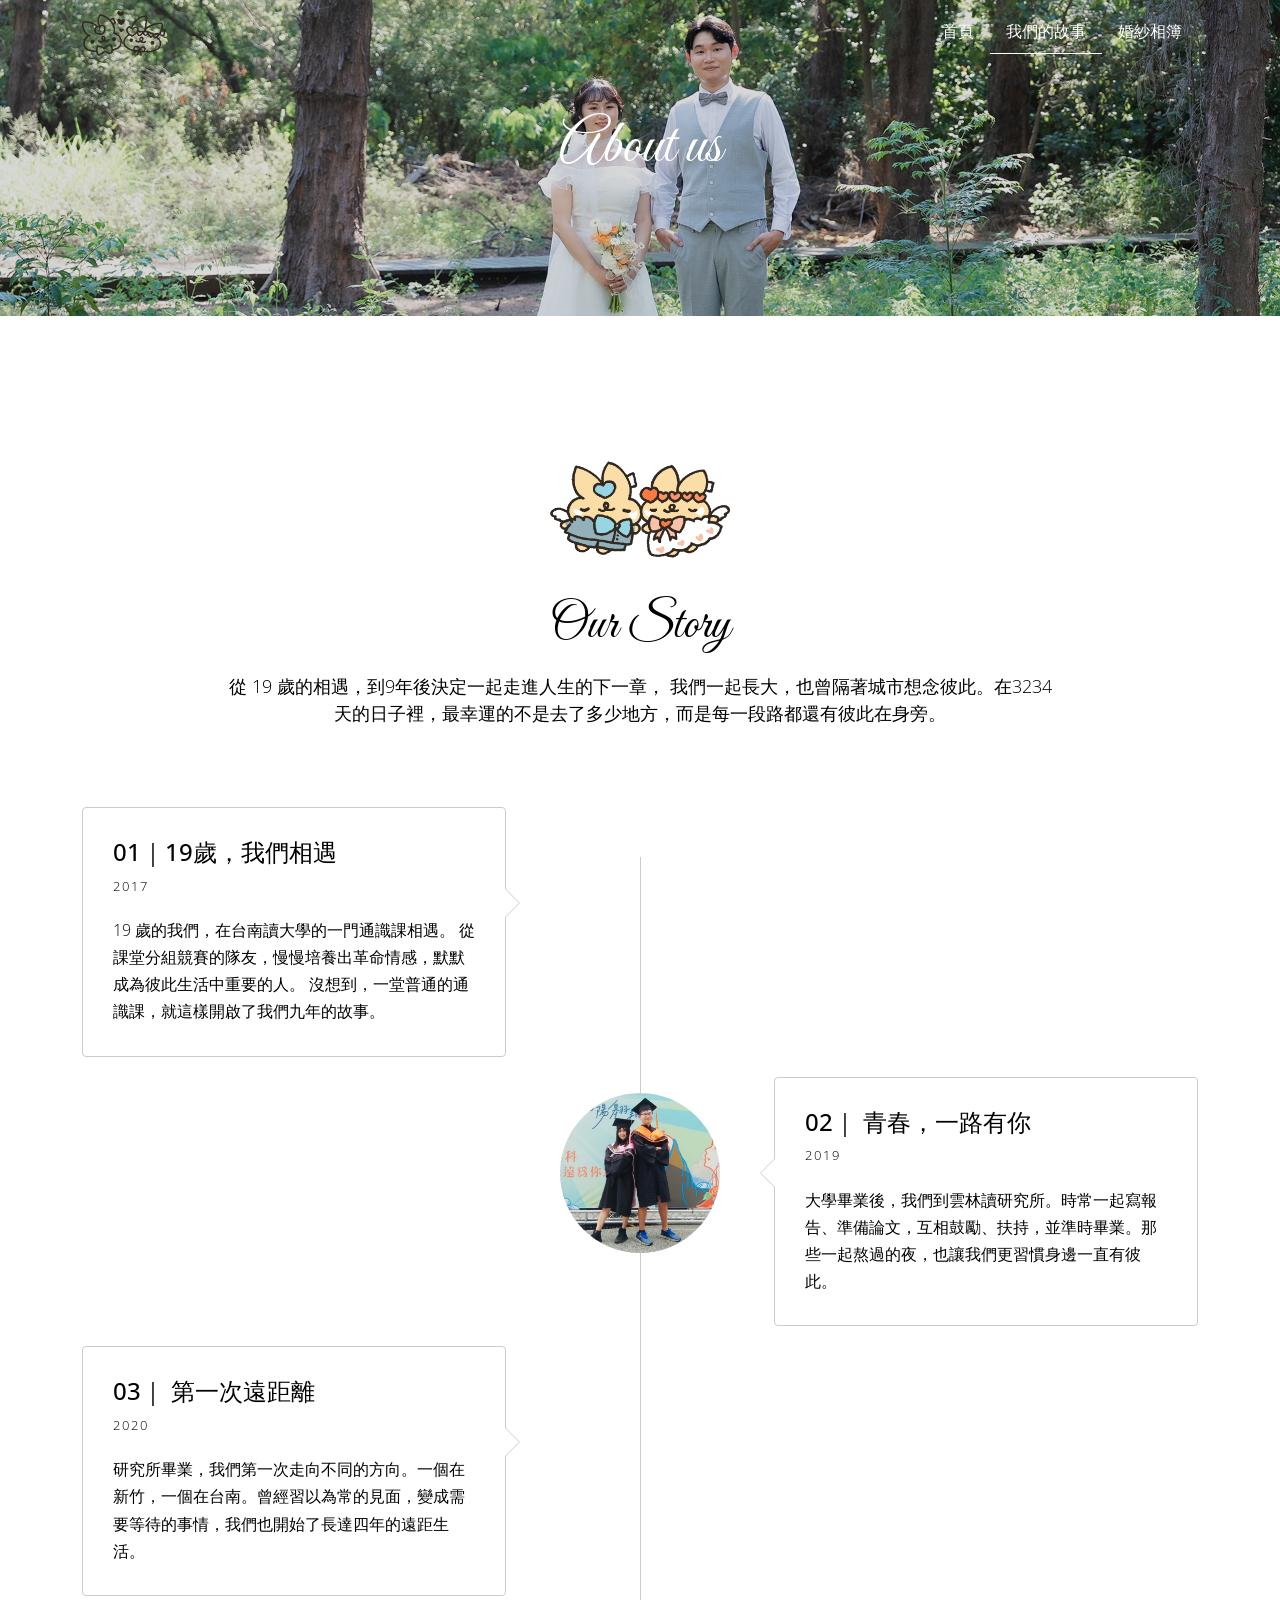
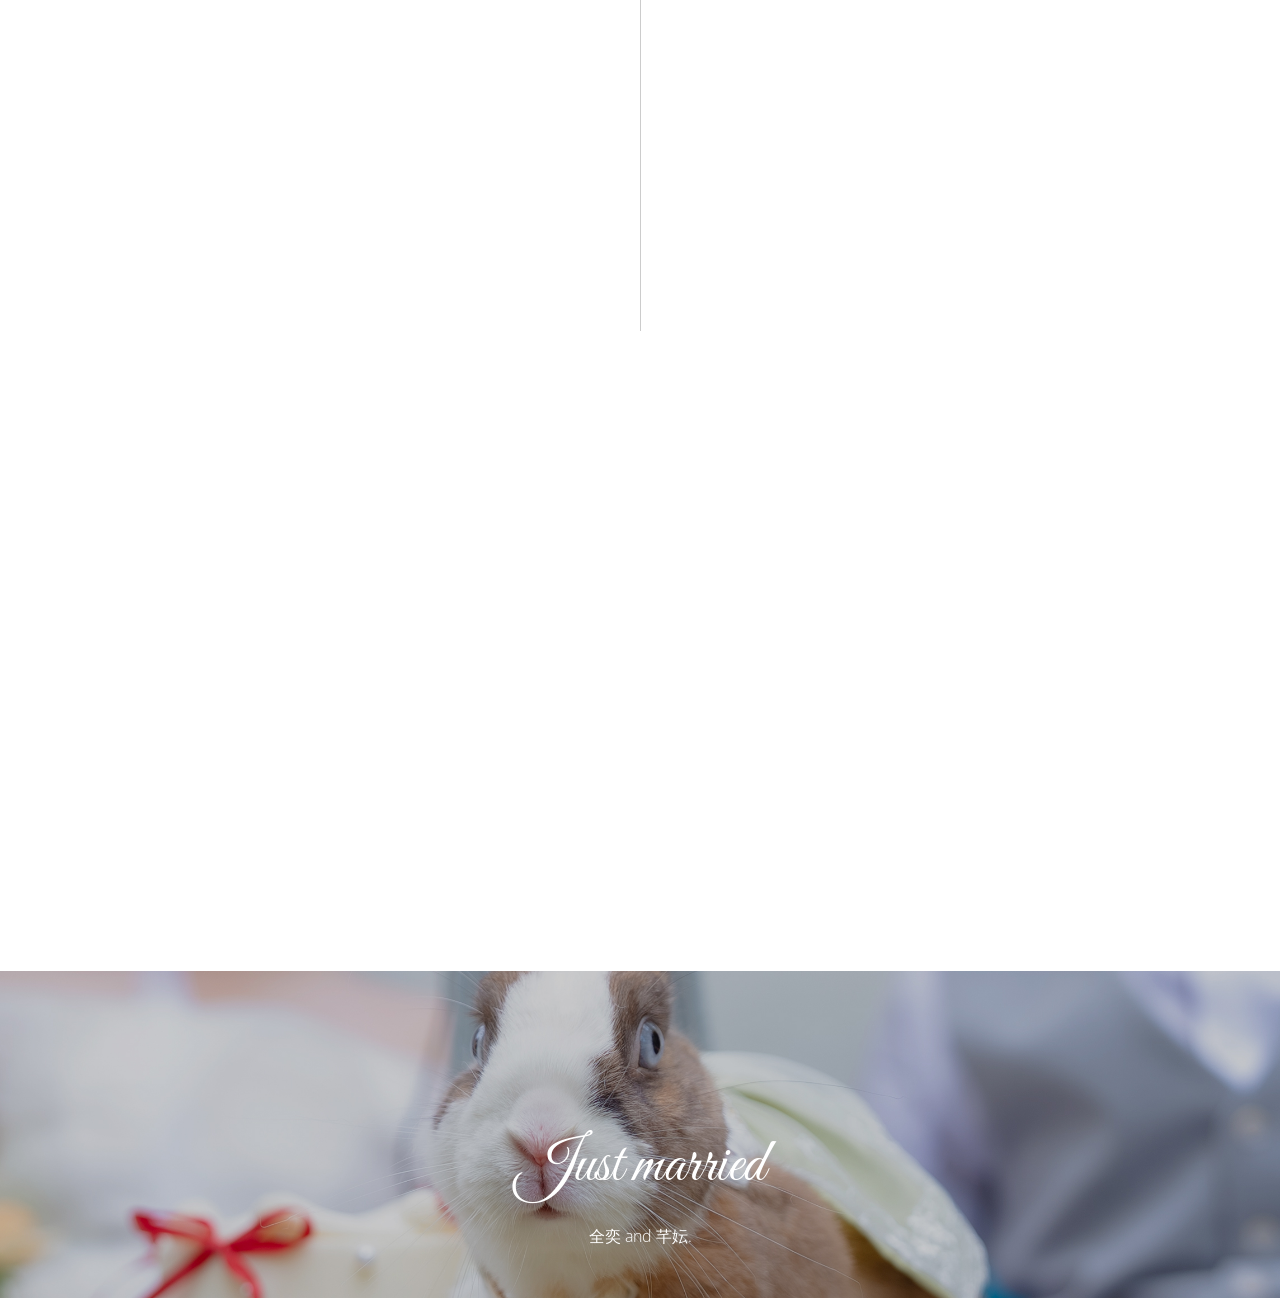
==== about.html @ 6cc69957 "Init" ====
<!DOCTYPE html>

<html lang="eng">
    <head>
        <title>全奕♥芊妘 - Nine Years Later</title>

        <meta charset="utf-8">

        <meta name="viewport" content="width=device-width, initial-scale=1, shrink-to-fit=no">

        <link rel="icon" type="image/x-icon" href="images/favicon.ico">

        <link rel="preconnect" href="https://fonts.googleapis.com">

        <link rel="preconnect" href="https://fonts.gstatic.com" crossorigin="">

        <link href="https://fonts.googleapis.com/css2?family=Amatic+SC:wght@400;700&family=Great+Vibes&family=Open+Sans:wght@300;400&display=swap" rel="stylesheet">

        <link rel="stylesheet" type="text/css" href="css/vendor/lightbox.min.css">

        <link rel="stylesheet" type="text/css" href="css/vendor/owl.carousel.min.css">

        <link rel="stylesheet" type="text/css" href="css/vendor/owl.theme.default.min.css">

        <link rel="stylesheet" type="text/css" href="fonts/fontawesome-6/css/fontawesome.min.css">

        <link rel="stylesheet" type="text/css" href="fonts/fontawesome-6/css/all.min.css">

        <link rel="stylesheet" type="text/css" href="css/vendor/motion.min.css">

        <link rel="stylesheet" type="text/css" href="css/main.css">
    </head>

    <body class="pt_about-us">
        <div class="loader"></div>

        <div class="main">
            <!-- Navigation -->

            <nav id="navbar" class="navbar navbar-expand-md">
                <div class="container">
                                        <a class="navbar-brand" href="index.html">
    <img src="images/logo.png" alt="Logo" style="height: 45px; width: auto;">
</a>

                    <button class="navbar-toggler" type="button" data-bs-toggle="offcanvas" data-bs-target="#offcanvasNavbar" aria-controls="offcanvasNavbar">
                        <i class="fa-solid fa-bars"></i>
                    </button>

                    <div class="offcanvas offcanvas-end" tabindex="-1" id="offcanvasNavbar" aria-labelledby="offcanvasNavbarLabel">
                        <div class="offcanvas-header">
                            <h3 class="offcanvas-title" id="offcanvasNavbarLabel" style="font-family: sans-serif;">全奕♥芊妘</h3>

                            <button type="button" class="btn-close" data-bs-dismiss="offcanvas" aria-label="Close"></button>
                        </div>

                        <div class="offcanvas-body">
                            <ul class="navbar-nav ms-auto mb-2 mb-lg-0">
                                <li class="nav-item">
                                    <a class="nav-link " aria-current="page" href="index.html">首頁</a>
                                </li>
								                  <li class="nav-item">
                                    <a class="nav-link active" href="about.html">我們的故事</a>
                                </li>

                                <li class="nav-item">
                                    <a class="nav-link" href="gallery-single.html">婚紗相簿</a>
                                </li>

                            </ul>
                        </div>
                    </div>
                </div>
            </nav>

            <!-- Section banner-top -->

            <section class="bg section banner banner_top">
                <div class="overlay"></div>

                <div class="container">
                    <div class="row">
                        <div class="col-md-12 text-center">
                            <h1>About us</h1>

                        </div>
                    </div>
                </div>
            </section>


            <!-- Section Our-story -->

            <section id="couple-story" class="section couple-story" style="background-color: #fff;">
                <div class="container">
                    <div class="row">
                        <div class="col-md-12 text-center heading">
                            <img src="images/Story.png"
                 alt="Lancaster House Logo"
                 style="width: 180px; height: 160px; object-fit: contain;">

                          <h2>Our Story</h2>

                            <p>
                            從 19 歲的相遇，到9年後決定一起走進人生的下一章，
我們一起長大，也曾隔著城市想念彼此。在3234天的日子裡，最幸運的不是去了多少地方，而是每一段路都還有彼此在身旁。

                            </p>
                        </div>
                    </div>

                    <div class="row">
                        <div class="col-md-12 col-md-offset-0">
                            <ul class="timeline">
                                <li class="timeline-item animate-box animation">
                                    <div class="timeline-badge">
                                        <img src="images/about01.jpg" alt="">
                                    </div>

                                    <div class="timeline-panel">
                                        <div class="timeline-heading">
                                            <h3 class="timeline-title">01｜19歲，我們相遇</h3>

                                            <span class="date">2017</span>
                                        </div>

                                        <div class="timeline-body">
                                            <p>
                                              19 歲的我們，在台南讀大學的一門通識課相遇。
從課堂分組競賽的隊友，慢慢培養出革命情感，默默成為彼此生活中重要的人。
沒想到，一堂普通的通識課，就這樣開啟了我們九年的故事。

                                          </p>
                                        </div>
                                    </div>
                                </li>

                                <li class="timeline-item animate-box animation">
                                    <div class="timeline-badge">
                                        <img src="images/about02.jpg" alt="">
                                    </div>

                                    <div class="timeline-panel">
                                        <div class="timeline-heading">
                                            <h3 class="timeline-title">02｜
青春，一路有你
                                          </h3>

                                            <span class="date">2019</span>
                                        </div>

                                        <div class="timeline-body">
                                            <p>
                                              大學畢業後，我們到雲林讀研究所。時常一起寫報告、準備論文，互相鼓勵、扶持，並準時畢業。那些一起熬過的夜，也讓我們更習慣身邊一直有彼此。

                                          </p>
                                        </div>
                                    </div>
                                </li>

                                <li class="timeline-item animate-box animation">
                                    <div class="timeline-badge">
                                        <img src="images/about03.jpg" alt="">
                                    </div>

                                    <div class="timeline-panel">
                                        <div class="timeline-heading">
                                            <h3 class="timeline-title">03｜
第一次遠距離
                                          </h3>

                                            <span class="date">2020</span>
                                        </div>

                                        <div class="timeline-body">
                                            <p>
                                                研究所畢業，我們第一次走向不同的方向。一個在新竹，一個在台南。曾經習以為常的見面，變成需要等待的事情，我們也開始了長達四年的遠距生活。

                                            </p>
                                        </div>
                                    </div>
                                </li>
                            
							<li class="timeline-item animate-box animation">
									<div class="timeline-badge">
										<img src="images/about04.jpg" alt="">
									</div>

									<div class="timeline-panel">
										<div class="timeline-heading">
											<h3 class="timeline-title">04｜
								隔著距離相愛
											</h3>

											<span class="date">2022</span>
										</div>

										<div class="timeline-body">
											<p>
												遠距的四年裡，每天的視訊，變成了我們最普通的日常。等到假日，才能真正見上一面。有過想念、有過辛苦，也一起走過彼此的低潮。這段期間，我們也一起養了小兔子『啡啡』，從此兩個人的日常，又多了一位重要的小成員。

											</p>
										</div>
									</div>
								</li>


								<li class="timeline-item animate-box animation">
									<div class="timeline-badge">
										<img src="images/about05.jpg" alt="">
									</div>

									<div class="timeline-panel">
										<div class="timeline-heading">
											<h3 class="timeline-title">05｜
								第7年，走向彼此
											</h3>

											<span class="date">2024</span>
										</div>

										<div class="timeline-body">
											<p>
												這些年，我們一起旅行，收藏好多兩人的回憶。
								從19歲牽起彼此的手，到一起走過學生時代、遠距與生活裡的高高低低。
								在第7年的交往紀念日，對於未來，我們有了答案。

											</p>
										</div>
									</div>
								</li>


								<li class="timeline-item animate-box animation">
									<div class="timeline-badge">
										<img src="images/about06.jpg" alt="">
									</div>

									<div class="timeline-panel">
										<div class="timeline-heading">
											<h3 class="timeline-title">06｜
								第9年，回到同一個家
											</h3>

											<span class="date">2026</span>
										</div>

										<div class="timeline-body">
											<p>
												在一起的第9年，2026.5.15這天，我們登記結婚了。
								同時也結束四年的遠距，開始在同一個地方生活、吃飯、回家，一起迎接再平凡不過的日常。
								那些隔著螢幕說晚安、期待見面的日子，也終於成為了回憶。
								因為每一天，我們都會回到同一個家。

											</p>
										</div>
									</div>
								</li>
							</ul>
                        </div>
                    </div>
                </div>
            </section>

            <!-- Section banner-bottom -->

            <section class="bg section banner banner_bottom">
                <div class="overlay"></div>

                <div class="container">
                    <div class="row">
                        <div class="col-12 text-center">
                            <h2>Just married</h2>

                            <p class="text-white">全奕 and 芊妘.</p>
                        </div>
                    </div>

                </div>
            </section>
        </div>

        <script src="https://ajax.googleapis.com/ajax/libs/jquery/1.11.0/jquery.min.js"></script>

        <script src="js/libs/bootstrap.bundle.min.js"></script>

        <script src="js/libs/parallax.min.js"></script>

        <script src="js/libs/jquery.countTo.js"></script>

        <script src="js/libs/imagesloaded.pkgd.min.js"></script>

        <script src="js/libs/isotope.pkgd.min.js"></script>

        <script src="js/libs/lightbox.min.js"></script>

        <script src="js/libs/owl.carousel.min.js"></script>

        <script src="js/libs/jquery.waypoints.min.js"></script>

        <script src="js/main.js"></script>
    </body>
</html>
---- css/vendor/motion.min.css ----
/*Motion CSS The library of CSS3 animation create by Petr Pavlyuk  - http://pavlyukpetr.com Copyright (c) 2015-2016 Petr Pavlyuk*/
#animation{visibility:hidden}.animation{visibility:visible!important;animation-fill-mode:both!important;-webkit-animation-fill-mode:both!important}.replay{-webkit-animation-iteration-count:infinite!important;animation-iteration-count:infinite!important}.delay-05s{-webkit-animation-delay:.5s!important;animation-delay:.5s!important}.delay-1s{-webkit-animation-delay:1s!important;animation-delay:1s!important}.delay-1-5s{-webkit-animation-delay:1.5s!important;animation-delay:1.5s!important}.delay-2s{-webkit-animation-delay:2s!important;animation-delay:2s!important}.delay-3s{-webkit-animation-delay:3s!important;animation-delay:3s!important}.fade-in{-webkit-animation:fade-in 1.2s;animation:fade-in 1.2s;-webkit-animation-timing-function:ease-in-out;animation-timing-function:ease-in-out}@-webkit-keyframes fade-in{0%{opacity:0}100%{opacity:1}}@keyframes fade-in{0%{opacity:0}100%{opacity:1}}.fade-out{-webkit-animation:fade-out 1s;animation:fade-out 1s;-webkit-animation-timing-function:ease-out;animation-timing-function:ease-out}@-webkit-keyframes fade-out{0%{opacity:1}100%{opacity:0}}@keyframes fade-out{0%{opacity:1}100%{opacity:0}}.fade-in-right{-webkit-animation:fade-in-right 1s;animation:fade-in-right 1s;-webkit-animation-timing-function:ease-out;animation-timing-function:ease-out}@-webkit-keyframes fade-in-right{0%{-webkit-transform:translateX(-100%);opacity:0}100%{-webkit-transform:translateX(0%);opacity:1}}@keyframes fade-in-right{0%{transform:translateX(-100%);opacity:0}100%{transform:translateX(0%);opacity:1}}.fade-in-left{-webkit-animation:fade-in-left 1s;animation:fade-in-left 1s;-webkit-animation-timing-function:ease-out;animation-timing-function:ease-out}@-webkit-keyframes fade-in-left{0%{-webkit-transform:translateX(100%);opacity:0}100%{-webkit-transform:translateX(0%);opacity:1}}@keyframes fade-in-left{0%{transform:translateX(100%);opacity:0}100%{transform:translateX(0%);opacity:1}}.fade-in-up{-webkit-animation:fade-in-up 1s;animation:fade-in-up 1s;-webkit-animation-timing-function:ease-out;animation-timing-function:ease-out}@-webkit-keyframes fade-in-up{0%{-webkit-transform:translateY(100%);opacity:0}100%{-webkit-transform:translateY(0%);opacity:1}}@keyframes fade-in-up{0%{transform:translateY(100%);opacity:0}100%{transform:translateY(0%);opacity:1}}.fade-in-down{-webkit-animation:fade-in-down 1s;animation:fade-in-down 1s;-webkit-animation-timing-function:ease-out;animation-timing-function:ease-out}@-webkit-keyframes fade-in-down{0%{-webkit-transform:translateY(-100%);opacity:0}100%{-webkit-transform:translateY(0%);opacity:1}}@keyframes fade-in-down{0%{transform:translateY(-100%);opacity:0}100%{transform:translateY(0%);opacity:1}}.fade-out-right{-webkit-animation:fade-out-right 1s;animation:fade-out-right 1s;-webkit-animation-timing-function:ease-out;animation-timing-function:ease-out}@-webkit-keyframes fade-out-right{0%{-webkit-transform:translateX(0%);opacity:1}100%{-webkit-transform:translateX(100%);opacity:0}}@keyframes fade-out-right{0%{transform:translateX(0%);opacity:1}100%{transform:translateX(100%);opacity:0}}.fade-out-left{-webkit-animation:fade-out-left 1s;animation:fade-out-left 1s;-webkit-animation-timing-function:ease-out;animation-timing-function:ease-out}@-webkit-keyframes fade-out-left{0%{-webkit-transform:translateX(0%);opacity:1}100%{-webkit-transform:translateX(-100%);opacity:0}}@keyframes fade-out-left{0%{transform:translateX(0%);opacity:1}100%{transform:translateX(-100%);opacity:0}}.fade-out-up{-webkit-animation:fade-out-up 1s;animation:fade-out-up 1s;-webkit-animation-timing-function:ease-out;animation-timing-function:ease-out}@-webkit-keyframes fade-out-up{0%{-webkit-transform:translateY(0%);opacity:1}100%{-webkit-transform:translateY(-100%);opacity:0}}@keyframes fade-out-up{0%{transform:translateY(0%);opacity:1}100%{transform:translateY(-100%);opacity:0}}.fade-out-down{-webkit-animation:fade-out-down 1s;animation:fade-out-down 1s;-webkit-animation-timing-function:ease-out;animation-timing-function:ease-out}@-webkit-keyframes fade-out-down{0%{-webkit-transform:translateY(0%);opacity:1}100%{-webkit-transform:translateY(100%);opacity:0}}@keyframes fade-out-down{0%{transform:translateY(0%);opacity:1}100%{transform:translateY(100%);opacity:0}}.slide-in-right{-webkit-animation:slide-in-right 1.2s;animation:slide-in-right 1.2s;-webkit-animation-timing-function:ease;animation-timing-function:ease}@-webkit-keyframes slide-in-right{0%{-webkit-transform:translateX(-2000px)}100%{-webkit-transform:translateX(0px)}}@keyframes slide-in-right{0%{transform:translateX(-2000px)}100%{transform:translateX(0px)}}.slide-in-left{-webkit-animation:slide-in-left 1.2s;animation:slide-in-left 1.2s;-webkit-animation-timing-function:ease;animation-timing-function:ease}@-webkit-keyframes slide-in-left{0%{-webkit-transform:translateX(2000px)}100%{-webkit-transform:translateX(0px)}}@keyframes slide-in-left{0%{transform:translateX(2000px)}100%{transform:translateX(0px)}}.slide-in-up{-webkit-animation:slide-in-up 1.2s;animation:slide-in-up 1.2s;-webkit-animation-timing-function:ease;animation-timing-function:ease}@-webkit-keyframes slide-in-up{0%{-webkit-transform:translateY(1000px)}100%{-webkit-transform:translateY(0px)}}@keyframes slide-in-up{0%{transform:translateY(1000px)}100%{transform:translateY(0px)}}.slide-in-down{-webkit-animation:slide-in-down 1.2s;animation:slide-in-down 1.2s;-webkit-animation-timing-function:ease;animation-timing-function:ease}@-webkit-keyframes slide-in-down{0%{-webkit-transform:translateY(-1000px)}100%{-webkit-transform:translateY(0px)}}@keyframes slide-in-down{0%{transform:translateY(-1000px)}100%{transform:translateY(0px)}}.slide-out-right{-webkit-animation:slide-out-right 1.5s;animation:slide-out-right 1.5s;-webkit-animation-timing-function:ease;animation-timing-function:ease}@-webkit-keyframes slide-out-right{0%{-webkit-transform:translateX(0px)}100%{-webkit-transform:translateX(2000px)}}@keyframes slide-out-right{0%{transform:translateX(0px)}100%{transform:translateX(2000px)}}.slide-out-left{-webkit-animation:slide-out-left 1.5s;animation:slide-out-left 1.5s;-webkit-animation-timing-function:ease;animation-timing-function:ease}@-webkit-keyframes slide-out-left{0%{-webkit-transform:translateX(0px)}100%{-webkit-transform:translateX(-2000px)}}@keyframes slide-out-left{0%{transform:translateX(0px)}100%{transform:translateX(-2000px)}}.slide-out-up{-webkit-animation:slide-out-up 1.2s;animation:slide-out-up 1.2s;-webkit-animation-timing-function:ease;animation-timing-function:ease}@-webkit-keyframes slide-out-up{0%{-webkit-transform:translateY(0px)}100%{-webkit-transform:translateY(-1000px)}}@keyframes slide-out-up{0%{transform:translateY(0px)}100%{transform:translateY(-1000px)}}.slide-out-down{-webkit-animation:slide-out-down 1.2s;animation:slide-out-down 1.2s;-webkit-animation-timing-function:ease;animation-timing-function:ease}@-webkit-keyframes slide-out-down{0%{-webkit-transform:translateY(0px)}100%{-webkit-transform:translateY(1000px)}}@keyframes slide-out-down{0%{transform:translateY(0px)}100%{transform:translateY(1000px)}}.bounce-in{-webkit-animation:bounce-in 1.2s;animation:bounce-in 1.2s;-webkit-animation-timing-function:ease-out;animation-timing-function:ease-out}@keyframes bounce-in{0%{transform:scale(.9);opacity:0}25%{transform:scale(1.2)}40%{transform:scale(.8)}50%{transform:scale(1.1)}60%{transform:scale(.9)}70%{transform:scale(1.05);opacity:1}80%{transform:scale(.95)}90%{transform:scale(1.01)}100%{transform:scale(1)}}@-webkit-keyframes bounce-in{0%{-webkit-transform:scale(.9);opacity:0}25%{-webkit-transform:scale(1.2)}40%{-webkit-transform:scale(.8)}50%{-webkit-transform:scale(1.1)}60%{-webkit-transform:scale(.9)}70%{-webkit-transform:scale(1.05);opacity:1}80%{-webkit-transform:scale(.95)}90%{-webkit-transform:scale(1.01)}100%{-webkit-transform:scale(1)}}.bounce-in-right{-webkit-animation:bounce-in-right 1.2s;animation:bounce-in-right 1.2s;-webkit-animation-timing-function:ease-out;animation-timing-function:ease-out}@keyframes bounce-in-right{0%{transform:translateX(-2000px)}63%{transform:translateX(30px)}70%,80%,90%,100%{transform:translateX(0px)}75%{transform:translateX(14px)}85%{transform:translateX(8px)}95%{transform:translateX(4px)}}@-webkit-keyframes bounce-in-right{0%{-webkit-transform:translateX(-2000px)}63%{-webkit-transform:translateX(30px)}70%,80%,90%,100%{-webkit-transform:translateX(0px)}75%{-webkit-transform:translateX(14px)}85%{-webkit-transform:translateX(8px)}95%{-webkit-transform:translateX(4px)}}.bounce-in-left{-webkit-animation:bounce-in-left 1.2s;animation:bounce-in-left 1.2s;-webkit-animation-timing-function:ease-out;animation-timing-function:ease-out}@keyframes bounce-in-left{0%{transform:translateX(2000px)}63%{transform:translateX(-30px)}70%,80%,90%,100%{transform:translateX(0px)}75%{transform:translateX(-14px)}85%{transform:translateX(-8px)}95%{transform:translateX(-4px)}}@-webkit-keyframes bounce-in-left{0%{-webkit-transform:translateX(2000px)}63%{-webkit-transform:translateX(-30px)}70%,80%,90%,100%{-webkit-transform:translateX(0px)}75%{-webkit-transform:translateX(-14px)}85%{-webkit-transform:translateX(-8px)}95%{-webkit-transform:translateX(-4px)}}.bounce-in-up{-webkit-animation:bounce-in-up 1.2s;animation:bounce-in-up 1.2s;-webkit-animation-timing-function:ease-out;animation-timing-function:ease-out}@keyframes bounce-in-up{0%{transform:translateY(1000px)}25%{transform:translateY(50px)}30%,55%,70%,80%,90%,100%{transform:translateY(0px)}45%{transform:translateY(25px)}63%{transform:translateY(15px)}75%{transform:translateY(7px)}85%{transform:translateY(4px)}95%{transform:translateY(2px)}}@-webkit-keyframes bounce-in-up{0%{-webkit-transform:translateY(1000px)}25%{-webkit-transform:translateY(50px)}30%,55%,70%,80%,90%,100%{-webkit-transform:translateY(0px)}45%{-webkit-transform:translateY(25px)}63%{-webkit-transform:translateY(15px)}75%{-webkit-transform:translateY(7px)}85%{-webkit-transform:translateY(4px)}95%{-webkit-transform:translateY(2px)}}.bounce-in-down{-webkit-animation:bounce-in-down 1.2s;animation:bounce-in-down 1.2s;-webkit-animation-timing-function:ease-out;animation-timing-function:ease-out}@keyframes bounce-in-down{0%{transform:translateY(-1000px)}25%{transform:translateY(-50px)}30%,55%,70%,80%,90%,100%{transform:translateY(0px)}45%{transform:translateY(-25px)}63%{transform:translateY(-15px)}75%{transform:translateY(-7px)}85%{transform:translateY(-4px)}95%{transform:translateY(-2px)}}@-webkit-keyframes bounce-in-down{0%{-webkit-transform:translateY(-1000px)}25%{-webkit-transform:translateY(-50px)}30%,55%,70%,80%,90%,100%{-webkit-transform:translateY(0px)}45%{-webkit-transform:translateY(-25px)}63%{-webkit-transform:translateY(-15px)}75%{-webkit-transform:translateY(-7px)}85%{-webkit-transform:translateY(-4px)}95%{-webkit-transform:translateY(-2px)}}.roll-in-right{-webkit-animation:roll-in-right 1.2s;animation:roll-in-right 1.2s}@keyframes roll-in-right{0%{transform:translateX(-100%) rotate(-130deg);opacity:0}100%{transform:translateX(0%) rotate(0deg);opacity:1}}@-webkit-keyframes roll-in-right{0%{-webkit-transform:translateX(-100%) rotate(-130deg);opacity:0}100%{-webkit-transform:translateX(0%) rotate(0deg);opacity:1}}.roll-in-left{-webkit-animation:roll-in-left 1.2s;animation:roll-in-left 1.2s}@keyframes roll-in-left{0%{transform:translateX(100%) rotate(130deg);opacity:0}100%{transform:translateX(0%) rotate(0deg);opacity:1}}@-webkit-keyframes roll-in-left{0%{-webkit-transform:translateX(100%) rotate(130deg);opacity:0}100%{-webkit-transform:translateX(0%) rotate(0deg);opacity:1}}.roll-out-right{-webkit-animation:roll-out-right 1.2s;animation:roll-out-right 1.2s}@keyframes roll-out-right{0%{transform:translateX(0%) rotate(0deg);opacity:1}100%{transform:translateX(100%) rotate(130deg);opacity:0}}@-webkit-keyframes roll-out-right{0%{-webkit-transform:translateX(0%) rotate(0deg);opacity:1}100%{-webkit-transform:translateX(100%) rotate(130deg);opacity:0}}.roll-out-left{-webkit-animation:roll-out-left 1.2s;animation:roll-out-left 1.2s}@keyframes roll-out-left{0%{transform:translateX(0%) rotate(0deg);opacity:1}100%{transform:translateX(-100%) rotate(-130deg);opacity:0}}@-webkit-keyframes roll-out-left{0%{-webkit-transform:translateX(0%) rotate(0deg);opacity:1}100%{-webkit-transform:translateX(-100%) rotate(-130deg);opacity:0}}.rotbo-in-right{-webkit-animation:rotbo-in-right 1.1s;animation:rotbo-in-right 1.1s;-webkit-animation-timing-function:ease-out;animation-timing-function:ease-out}@keyframes rotbo-in-right{0%{transform:translateX(-1000px) rotateZ(-540deg)}63%{transform:translateX(15px) rotateZ(20deg)}75%{transform:translateX(-7px) rotateZ(-7deg)}85%{transform:translateX(4px) rotateZ(4deg)}95%{transform:translateX(-2px) rotateZ(-2deg)}100%{transform:translateX(0px) rotateZ(0deg)}}@-webkit-keyframes rotbo-in-right{0%{-webkit-transform:translateX(-1000px) rotateZ(-540deg)}63%{-webkit-transform:translateX(15px) rotateZ(20deg)}75%{-webkit-transform:translateX(-7px) rotateZ(-7deg)}85%{-webkit-transform:translateX(4px) rotateZ(4deg)}95%{-webkit-transform:translateX(-2px) rotateZ(-2deg)}100%{-webkit-transform:translateX(0px) rotateZ(0deg)}}.rotbo-in-left{-webkit-animation:rotbo-in-left 1.1s;animation:rotbo-in-left 1.1s;-webkit-animation-timing-function:ease-out;animation-timing-function:ease-out}@keyframes rotbo-in-left{0%{transform:translateX(1000px) rotateZ(540deg)}63%{transform:translateX(-15px) rotateZ(-20deg)}75%{transform:translateX(7px) rotateZ(7deg)}85%{transform:translateX(-4px) rotateZ(-4deg)}95%{transform:translateX(2px) rotateZ(2deg)}100%{transform:translateX(0px) rotateZ(0deg)}}@-webkit-keyframes rotbo-in-left{0%{-webkit-transform:translateX(1000px) rotateZ(540deg)}63%{-webkit-transform:translateX(-15px) rotateZ(-20deg)}75%{-webkit-transform:translateX(7px) rotateZ(7deg)}85%{-webkit-transform:translateX(-4px) rotateZ(-4deg)}95%{-webkit-transform:translateX(2px) rotateZ(2deg)}100%{-webkit-transform:translateX(0px) rotateZ(0deg)}}.rotbo-out-left{-webkit-animation:rotbo-out-left 2s;animation:rotbo-out-left 2s;-webkit-animation-timing-function:ease-out;animation-timing-function:ease-out}@keyframes rotbo-out-left{0%{transform:translateX(0%) rotateZ(0deg)}20%{transform:translateX(15px) rotateZ(20deg)}100%{transform:translateX(-2000px) rotateZ(-1080deg)}}@-webkit-keyframes rotbo-out-left{0%{-webkit-transform:translateX(0%) rotateZ(0deg)}20%{-webkit-transform:translateX(15px) rotateZ(20deg)}100%{-webkit-transform:translateX(-2000px) rotateZ(-1080deg)}}.rotbo-out-right{-webkit-animation:rotbo-out-right 2s;animation:rotbo-out-right 2s;-webkit-animation-timing-function:ease-out;animation-timing-function:ease-out}@keyframes rotbo-out-right{0%{transform:translateX(0%) rotateZ(0deg)}20%{transform:translateX(-15px) rotateZ(-20deg)}100%{transform:translateX(2000px) rotateZ(1080deg)}}@-webkit-keyframes rotbo-out-right{0%{-webkit-transform:translateX(0%) rotateZ(0deg)}20%{-webkit-transform:translateX(-15px) rotateZ(-20deg)}100%{-webkit-transform:translateX(2000px) rotateZ(1080deg)}}.flip{-webkit-animation:flip 1.3s;animation:flip 1.3s;-webkit-animation-timing-function:ease-out;animation-timing-function:ease-out}@keyframes flip{0%{transform:rotateY(-360deg)}40%{transform:scale(1.6) rotateY(-190deg)}50%{transform:scale(1.6) rotateY(-150deg)}80%{transform:scale(.95)}100%{transform:scale(1)}}@-webkit-keyframes flip{0%{-webkit-transform:perspective(500px) rotateX(70deg);opacity:.2}30%{-webkit-transform:perspective(500px) rotateX(-50deg)}45%{-webkit-transform:perspective(500px) rotateX(30deg)}65%{-webkit-transform:perspective(500px) rotateX(-20deg)}85%{-webkit-transform:perspective(500px) rotateX(10deg)}100%{-webkit-transform:perspective(500px) rotateX(0deg)}}.flip-in-x{-webkit-animation:flip-in-x 1.2s;animation:flip-in-x 1.2s}@keyframes flip-in-x{0%{transform:perspective(500px) rotateX(70deg);opacity:.2}30%{transform:perspective(500px) rotateX(-50deg)}45%{transform:perspective(500px) rotateX(30deg)}65%{transform:perspective(500px) rotateX(-20deg)}85%{transform:perspective(500px) rotateX(10deg)}100%{transform:perspective(500px) rotateX(0deg)}}@-webkit-keyframes flip-in-x{0%{-webkit-transform:perspective(500px) rotateX(70deg);opacity:.2}30%{-webkit-transform:perspective(500px) rotateX(-50deg)}45%{-webkit-transform:perspective(500px) rotateX(30deg)}65%{-webkit-transform:perspective(500px) rotateX(-20deg)}85%{-webkit-transform:perspective(500px) rotateX(10deg)}100%{-webkit-transform:perspective(500px) rotateX(0deg)}}.flip-in-y{-webkit-animation:flip-in-y 1.2s;animation:flip-in-y 1.2s}@keyframes flip-in-y{0%{transform:perspective(500px) rotateY(70deg);opacity:.2}30%{transform:perspective(500px) rotateY(-50deg)}45%{transform:perspective(500px) rotateY(30deg)}65%{transform:perspective(500px) rotateY(-20deg)}85%{transform:perspective(500px) rotateY(10deg)}100%{transform:perspective(500px) rotateY(0deg)}}@-webkit-keyframes flip-in-y{0%{-webkit-transform:perspective(500px) rotateY(70deg);opacity:.2}30%{-webkit-transform:perspective(500px) rotateY(-50deg)}45%{-webkit-transform:perspective(500px) rotateY(30deg)}65%{-webkit-transform:perspective(500px) rotateY(-20deg)}85%{-webkit-transform:perspective(500px) rotateY(10deg)}100%{-webkit-transform:perspective(500px) rotateY(0deg)}}.flip-out-x{-webkit-animation:flip-out-x 1s;animation:flip-out-x 1s}@keyframes flip-out-x{0%{transform:perspective(500px) rotateX(0deg)}50%{transform:perspective(500px) rotateX(-30deg);opacity:1}100%{transform:perspective(500px) rotateX(70deg);opacity:0}}@-webkit-keyframes flip-out-x{0%{-webkit-transform:perspective(500px) rotateX(0deg)}50%{-webkit-transform:perspective(500px) rotateX(-30deg);opacity:1}100%{-webkit-transform:perspective(500px) rotateX(70deg);opacity:0}}.flip-out-y{-webkit-animation:flip-out-y 1s;animation:flip-out-y 1s}@keyframes flip-out-y{0%{transform:perspective(500px) rotateY(0deg)}50%{transform:perspective(500px) rotateY(-30deg);opacity:1}100%{transform:perspective(500px) rotateY(70deg);opacity:0}}@-webkit-keyframes flip-out-y{0%{-webkit-transform:perspective(500px) rotateY(0deg)}50%{-webkit-transform:perspective(500px) rotateY(-30deg);opacity:1}100%{-webkit-transform:perspective(500px) rotateY(70deg);opacity:0}}.rotate{-webkit-animation:rotate 1s;animation:rotate 1s;-webkit-animation-timing-function:ease-in;animation-timing-function:ease-in}@keyframes rotate{0%{transform:rotate(0deg)}100%{transform:rotate(360deg)}}@-webkit-keyframes rotate{0%{-webkit-transform:rotate(0deg)}100%{-webkit-transform:rotate(360deg)}}.rotate-in{-webkit-animation:rotate-in 1s;animation:rotate-in 1s;-webkit-animation-timing-function:ease-in;animation-timing-function:ease-in}@keyframes rotate-in{0%{transform:rotate(-0deg);opacity:0}80%{opacity:1}100%{transform:rotate(360deg)}}@-webkit-keyframes rotate-in{0%{-webkit-transform:rotate(-0deg);opacity:0}80%{opacity:1}100%{-webkit-transform:rotate(360deg)}}.rotate-out{-webkit-animation:rotate-out 1s;animation:rotate-out 1s;-webkit-animation-timing-function:ease-out;animation-timing-function:ease-out}@keyframes rotate-out{0%{transform:rotate(-360deg)}20%{opacity:1}100%{transform:rotate(0deg);opacity:0}}@-webkit-keyframes rotate-out{0%{-webkit-transform:rotate(-360deg)}20%{opacity:1}100%{-webkit-transform:rotate(0deg);opacity:0}}.rotate-in-x{-webkit-animation:rotate-in-x 1s;animation:rotate-in-x 1s;-webkit-animation-timing-function:ease-in-out;animation-timing-function:ease-in-out}@keyframes rotate-in-x{0%{transform:rotateX(180deg);opacity:0}80%{opacity:1}100%{transform:rotateX(0deg)}}@-webkit-keyframes rotate-in-x{0%{-webkit-transform:rotateX(180deg);opacity:0}80%{opacity:1}100%{-webkit-transform:rotateX(0deg)}}.rotate-out-x{-webkit-animation:rotate-out-x 1s;animation:rotate-out-x 1s;-webkit-animation-timing-function:ease-in-out;animation-timing-function:ease-in-out}@keyframes rotate-out-x{0%{transform:rotateX(0deg)}20%{opacity:1}100%{transform:rotateX(180deg);opacity:0}}@-webkit-keyframes rotate-out-x{0%{-webkit-transform:rotateX(0deg)}20%{opacity:1}100%{-webkit-transform:rotateX(180deg);opacity:0}}.rotate-in-y{-webkit-animation:rotate-in-y 1s;animation:rotate-in-y 1s;-webkit-animation-timing-function:ease-in-out;animation-timing-function:ease-in-out}@keyframes rotate-in-y{0%{transform:rotateY(-180deg);opacity:0}100%{transform:rotateY(0deg);opacity:1}}@-webkit-keyframes rotate-in-y{0%{-webkit-transform:rotateY(0deg);opacity:0}60%{opacity:1}100%{-webkit-transform:rotateY(360deg)}}.rotate-out-y{-webkit-animation:rotate-out-y 1s;animation:rotate-out-y 1s;-webkit-animation-timing-function:ease-in-out;animation-timing-function:ease-in-out}@keyframes rotate-out-y{0%{transform:rotateY(0deg);opacity:1}100%{transform:rotateY(-180deg);opacity:0}}@-webkit-keyframes rotate-out-y{0%{-webkit-transform:rotateY(0deg);opacity:1}100%{-webkit-transform:rotateY(-180deg);opacity:0}}.rotate-in-3d{-webkit-animation:rotate-in-3d 1s;animation:rotate-in-3d 1s;-webkit-animation-timing-function:ease-in-out;animation-timing-function:ease-in-out}@keyframes rotate-in-3d{0%{transform:rotate3d(1,1,0,0deg);opacity:0}60%{opacity:1}100%{transform:rotate3d(1,1,0,360deg)}}@-webkit-keyframes rotate-in-3d{0%{-webkit-transform:rotate3d(1,1,0,0deg);opacity:0}60%{opacity:1}100%{-webkit-transform:rotate3d(1,1,0,360deg)}}.rotate-out-3d{-webkit-animation:rotate-out-3d 1s;animation:rotate-out-3d 1s;-webkit-animation-timing-function:ease-in-out;animation-timing-function:ease-in-out}@keyframes rotate-out-3d{0%{transform:rotate3d(1,1,0,360deg)}40%{opacity:1}100%{transform:rotate3d(1,1,0,0deg);opacity:0}}@-webkit-keyframes rotate-out-3d{0%{-webkit-transform:rotate3d(1,1,0,360deg)}40%{opacity:1}100%{-webkit-transform:rotate3d(1,1,0,0deg);opacity:0}}.rotate-in-scale{-webkit-animation:rotate-in-scale 1s;animation:rotate-in-scale 1s;-webkit-animation-timing-function:easec;animation-timing-function:ease-in-out}@keyframes rotate-in-scale{0%{transform:scale(0) rotate(-540deg);opacity:0}80%{opacity:1}100%{transform:scale(1) rotate(0deg)}}@-webkit-keyframes rotate-in-scale{0%{-webkit-transform:scale(0) rotate(-540deg);opacity:0}80%{opacity:1}100%{-webkit-transform:scale(1) rotate(0deg)}}.rotate-out-scale{-webkit-animation:rotate-out-scale 1s;animation:rotate-out-scale 1s;-webkit-animation-timing-function:ease-in-out;animation-timing-function:ease-in-out}@keyframes rotate-out-scale{0%{transform:scale(1) rotate(0deg)}40%{opacity:1}100%{transform:scale(0) rotate(540deg);opacity:0}}@-webkit-keyframes rotate-out-scale{0%{-webkit-transform:scale(1) rotate(0deg)}40%{opacity:1}100%{-webkit-transform:scale(0) rotate(540deg);opacity:0}}.turn-in-x{-webkit-animation:turn-in-x 1s;animation:turn-in-x 1s;-webkit-animation-timing-function:ease-in;animation-timing-function:ease-in}@keyframes turn-in-x{0%{transform:rotateX(360deg) scale(0);opacity:0}100%{transform:rotateX(0deg) scale(1);opacity:1}}@-webkit-keyframes turn-in-x{0%{-webkit-transform:rotateX(360deg) scale(0);opacity:0}100%{-webkit-transform:rotateX(0deg) scale(1);opacity:1}}.turn-out-x{-webkit-animation:turn-out-x 1s;animation:turn-out-x 1s;-webkit-animation-timing-function:ease-in;animation-timing-function:ease-in}@keyframes turn-out-x{0%{transform:rotateX(0deg) scale(1);opacity:1}80%{opacity:0}100%{transform:rotateX(360deg) scale(0)}}@-webkit-keyframes turn-out-x{0%{-webkit-transform:rotateX(0deg) scale(1);opacity:1}80%{opacity:0}100%{-webkit-transform:rotateX(360deg) scale(0)}}.turn-in-y{-webkit-animation:turn-in-y 1s;animation:turn-in-y 1s;-webkit-animation-timing-function:ease-in;animation-timing-function:ease-in}@keyframes turn-in-y{0%{transform:rotateY(0deg) scale(0);opacity:0}100%{transform:rotateY(360deg) scale(1);opacity:1}}@-webkit-keyframes turn-in-y{0%{-webkit-transform:rotateY(0deg) scale(0);opacity:0}100%{-webkit-transform:rotateX(360deg) scale(1);opacity:1}}.turn-out-y{-webkit-animation:turn-out-y 1s;animation:turn-out-y 1s;-webkit-animation-timing-function:ease-in;animation-timing-function:ease-in}@keyframes turn-out-y{0%{transform:rotateY(0deg) scale(1);opacity:1}80%{opacity:0}100%{transform:rotateY(360deg) scale(0)}}@-webkit-keyframes turn-out-y{0%{-webkit-transform:rotateY(0deg) scale(1);opacity:1}80%{opacity:0}100%{-webkit-transform:rotateY(360deg) scale(0)}}.back-in-right{-webkit-animation:back-in-right 1.5s;animation:back-in-right 1.5s;-webkit-animation-timing-function:ease-out;animation-timing-function:ease-out}@keyframes back-in-right{0%{transform:translateX(-2000px) scale(.7);opacity:.7}80%{transform:translateX(0px) scale(.7);opacity:.7}100%{transform:scale(1);opacity:1}}@-webkit-keyframes back-in-right{0%{-webkit-transform:translateX(-2000px) scale(.7);opacity:.7}80%{-webkit-transform:translateX(0px) scale(.7);opacity:.7}100%{-webkit-transform:scale(1);opacity:1}}.back-out-right{-webkit-animation:back-out-right 1.5s;animation:back-out-right 1.5s;-webkit-animation-timing-function:ease-in;animation-timing-function:ease-in}@keyframes back-out-right{0%{transform:scale(1);opacity:1}20%{transform:translateX(0px) scale(.7);opacity:.7}100%{transform:translateX(2000px) scale(.7);opacity:.7}}@-webkit-keyframes back-out-right{0%{-webkit-transform:scale(1);opacity:1}20%{-webkit-transform:translateX(0px) scale(.7);opacity:.7}100%{-webkit-transform:translateX(2000px) scale(.7);opacity:.7}}.back-in-left{-webkit-animation:back-in-left 1.5s;animation:back-in-left 1.5s;-webkit-animation-timing-function:ease-out;animation-timing-function:ease-out}@keyframes back-in-left{0%{transform:translateX(2000px) scale(.7);opacity:.7}80%{transform:translateX(0px) scale(.7);opacity:.7}100%{transform:scale(1);opacity:1}}@-webkit-keyframes back-in-left{0%{-webkit-transform:translateX(2000px) scale(.7);opacity:.7}80%{-webkit-transform:translateX(0px) scale(.7);opacity:.7}100%{-webkit-transform:scale(1);opacity:1}}.back-out-left{-webkit-animation:back-out-left 1.5s;animation:back-out-left 1.5s;-webkit-animation-timing-function:ease-in;animation-timing-function:ease-in}@keyframes back-out-left{0%{transform:scale(1);opacity:1}20%{transform:translateX(0px) scale(.7);opacity:.7}100%{transform:translateX(-2000px) scale(.7);opacity:.7}}@-webkit-keyframes back-out-left{0%{-webkit-transform:scale(1);opacity:1}20%{-webkit-transform:translateX(0px) scale(.7);opacity:.7}100%{-webkit-transform:translateX(-2000px) scale(.7);opacity:.7}}.back-in-up{-webkit-animation:back-in-up 1.5s;animation:back-in-up 1.5s;-webkit-animation-timing-function:ease-out;animation-timing-function:ease-out}@keyframes back-in-up{0%{transform:translateY(1200px) scale(.7);opacity:.7}80%{transform:translateY(0px) scale(.7);opacity:.7}100%{transform:scale(1);opacity:1}}@-webkit-keyframes back-in-up{0%{-webkit-transform:translateY(1200px) scale(.7);opacity:.7}80%{-webkit-transform:translateY(0px) scale(.7);opacity:.7}100%{-webkit-transform:scale(1);opacity:1}}.back-out-up{-webkit-animation:back-out-up 1.5s;animation:back-out-up 1.5s;-webkit-animation-timing-function:ease-in;animation-timing-function:ease-in}@keyframes back-out-up{0%{transform:scale(1);opacity:1}20%{transform:translateY(0px) scale(.7);opacity:.7}100%{transform:translateY(-1200px) scale(.7);opacity:.7}}@-webkit-keyframes back-out-up{0%{-webkit-transform:scale(1);opacity:1}20%{-webkit-transform:translateY(0px) scale(.7);opacity:.7}100%{-webkit-transform:translateY(-1200px) scale(.7);opacity:.7}}.back-in-down{-webkit-animation:back-in-down 1.5s;animation:back-in-down 1.5s;-webkit-animation-timing-function:ease-out;animation-timing-function:ease-out}@keyframes back-in-down{0%{transform:translateY(-1200px) scale(.7);opacity:.7}80%{transform:translateY(0px) scale(.7);opacity:.7}100%{transform:scale(1);opacity:1}}@-webkit-keyframes back-in-down{0%{-webkit-transform:translateY(-2000px) scale(.7);opacity:.7}80%{-webkit-transform:translateY(0px) scale(.7);opacity:.7}100%{-webkit-transform:scale(1);opacity:1}}.back-out-down{-webkit-animation:back-out-down 1.5s;animation:back-out-down 1.5s;-webkit-animation-timing-function:ease-in;animation-timing-function:ease-in}@keyframes back-out-down{0%{transform:scale(1);opacity:1}20%{transform:translateY(0px) scale(.7);opacity:.7}100%{transform:translateY(1200px) scale(.7);opacity:.7}}@-webkit-keyframes back-out-down{0%{-webkit-transform:scale(1);opacity:1}20%{-webkit-transform:translateY(0px) scale(.7);opacity:.7}100%{-webkit-transform:translateY(1200px) scale(.7);opacity:.7}}.push-in-up{transform-origin:50% 100% 0;-webkit-animation:push-in-up 1s;animation:push-in-up 1s;-webkit-animation-timing-function:ease-in;animation-timing-function:ease-in}@keyframes push-in-up{0%{transform:rotateX(90deg);opacity:0}100%{transform:none}}@-webkit-keyframes push-in-up{0%{-webkit-transform:rotateX(90deg);opacity:0}100%{-webkit-transform:none}}.push-out-down{transform-origin:50% 100% 0;-webkit-animation:push-out-down 1s;animation:push-out-down 1s;-webkit-animation-timing-function:ease-in;animation-timing-function:ease-in}@keyframes push-out-down{0%{transform:none}100%{transform:rotateX(90deg);opacity:0}}@-webkit-keyframes push-out-down{0%{-webkit-transform:none}100%{-webkit-transform:rotateX(90deg);opacity:0}}.push-in-down{-webkit-transform-origin:50% 0 0;transform-origin:50% 0 0;-webkit-animation:push-in-down 1s;animation:push-in-down 1s;-webkit-animation-timing-function:ease-in;animation-timing-function:ease-in}@keyframes push-in-down{0%{transform:rotateX(-90deg);opacity:0}100%{transform:none}}@-webkit-keyframes push-in-down{0%{-webkit-transform:rotateX(-90deg);opacity:0}100%{-webkit-transform:none}}.push-out-up{-webkit-transform-origin:50% 0 0;transform-origin:50% 0 0;-webkit-animation:push-out-up 1s;animation:push-out-up 1s;-webkit-animation-timing-function:ease-in;animation-timing-function:ease-in}@keyframes push-out-up{0%{transform:none}100%{transform:rotateX(-90deg);opacity:0}}@-webkit-keyframes push-out-up{0%{-webkit-transform:none}100%{-webkit-transform:rotateX(-90deg);opacity:0}}.push-in-right{-webkit-transform-origin:0 50% 0;transform-origin:0 50% 0;-webkit-animation:push-in-right 1s;animation:push-in-right 1s;-webkit-animation-timing-function:ease-in;animation-timing-function:ease-in;transform-style:preserve-3d}@keyframes push-in-right{0%{transform:rotateY(90deg);opacity:0}100%{transform:none}}@-webkit-keyframes push-in-right{0%{-webkit-transform:rotateY(90deg);opacity:0}100%{-webkit-transform:none}}.push-out-left{-webkit-transform-origin:0 50% 0;transform-origin:0 50% 0;-webkit-animation:push-out-left 1s;animation:push-out-left 1s;-webkit-animation-timing-function:ease-in;animation-timing-function:ease-in}@keyframes push-out-left{0%{transform:none}100%{transform:rotateY(90deg);opacity:0}}@-webkit-keyframes push-out-left{0%{-webkit-transform:none}100%{-webkit-transform:rotateY(90deg);opacity:0}}.push-in-left{-webkit-transform-origin:100% 50% 0;transform-origin:100% 50% 0;-webkit-animation:push-in-left 1s;animation:push-in-left 1s;-webkit-animation-timing-function:ease-in;animation-timing-function:ease-in;transform-style:preserve-3d}@keyframes push-in-left{0%{transform:rotateY(-90deg);opacity:0}100%{transform:none}}@-webkit-keyframes push-in-left{0%{-webkit-transform:rotateY(-90deg);opacity:0}100%{-webkit-transform:none}}.push-out-right{-webkit-transform-origin:100% 50% 0;transform-origin:100% 50% 0;-webkit-animation:push-out-right 1s;animation:push-out-right 1s;-webkit-animation-timing-function:ease-in;animation-timing-function:ease-in;transform-style:preserve-3d}@keyframes push-out-right{0%{transform:none}100%{transform:rotateY(-90deg);opacity:0}}@-webkit-keyframes push-out-right{0%{-webkit-transform:none}100%{-webkit-transform:rotateY(-90deg);opacity:0}}.clip-x-in{-webkit-animation:clip-x-in 1s;animation:clip-x-in 1s;-webkit-animation-timing-function:ease-out;animation-timing-function:ease-out}@keyframes clip-x-in{0%{transform:scale(1,0)}100%{transform:none}}@-webkit-keyframes clip-x-in{0%{-webkit-transform:scale(1,0)}100%{-webkit-transform:none}}.clip-y-in{-webkit-animation:clip-y-in 1s;animation:clip-y-in 1s;-webkit-animation-timing-function:ease-out;animation-timing-function:ease-out}@keyframes clip-y-in{0%{transform:scale(0,1)}100%{transform:none}}@-webkit-keyframes clip-y-in{0%{-webkit-transform:scale(0,1)}100%{-webkit-transform:none}}.clip-xy-in{-webkit-animation:clip-xy-in 1s;animation:clip-xy-in 1s;-webkit-animation-timing-function:ease-out;animation-timing-function:ease-out}@keyframes clip-xy-in{0%{transform:scale(0,.5)}50%{transform:scale(1,.5)}100%{transform:none}}@-webkit-keyframes clip-xy-in{0%{-webkit-transform:scale(0,.5)}50%{-webkit-transform:scale(1,.5)}100%{-webkit-transform:none}}.clip-x-out{-webkit-animation:clip-x-out 1s;animation:clip-x-out 1s;-webkit-animation-timing-function:ease-out;animation-timing-function:ease-out}@keyframes clip-x-out{0%{transform:none}100%{transform:scale(1,0)}}@-webkit-keyframes clip-x-out{0%{-webkit-transform:none}100%{-webkit-transform:scale(1,0)}}.clip-y-out{-webkit-animation:clip-y-out 1s;animation:clip-y-out 1s;-webkit-animation-timing-function:ease-out;animation-timing-function:ease-out}@keyframes clip-y-out{0%{transform:none}100%{transform:scale(0,1)}}@-webkit-keyframes clip-y-out{0%{-webkit-transform:none}100%{-webkit-transform:scale(0,1)}}.clip-xy-out{-webkit-animation:clip-xy-out 1s;animation:clip-xy-out 1s;-webkit-animation-timing-function:ease-out;animation-timing-function:ease-out}@keyframes clip-xy-out{0%{transform:none}50%{transform:scale(1,.5)}100%{transform:scale(0,.5)}}@-webkit-keyframes clip-xy-out{0%{-webkit-transform:none}50%{-webkit-transform:scale(1,.5)}100%{-webkit-transform:scale(0,.5)}}.fanfare{-webkit-animation:fanfare 1.2s;animation:fanfare 1.2s}@keyframes fanfare{0%,100%{transform:scale(1)}30%{transform:scale(.8) rotateZ(5deg)}40%,60%,80%{transform:scale(1.15) rotateZ(-5deg)}50%,70%,90%{transform:scale(1.15) rotateZ(5deg)}}@-webkit-keyframes fanfare{0%,100%{-webkit-transform:scale(1)}30%{-webkit-transform:scale(.8) rotateZ(5deg)}40%,60%,80%{-webkit-transform:scale(1.15) rotateZ(-5deg)}50%,70%,90%{-webkit-transform:scale(1.15) rotateZ(5deg)}}.float{-webkit-animation:float 1.6s;animation:float 1.6s;-webkit-animation-iteration-count:infinite;animation-iteration-count:infinite}@keyframes float{0%,100%{transform:translateY(0)}50%{transform:translateY(-20px)}}@-webkit-keyframes float{0%,100%{-webkit-transform:translateY(0)}50%{-webkit-transform:translateY(-20px)}}.orbit{-webkit-animation:orbit 3s;animation:orbit 3s;-webkit-animation-iteration-count:infinite;animation-iteration-count:infinite;-webkit-animation-timing-function:linear;animation-timing-function:linear}@keyframes orbit{0%{transform:rotate(0deg) translateX(20px) rotate(0deg)}100%{transform:rotate(360deg) translateX(20px) rotate(-360deg)}}@-webkit-keyframes orbit{0%{-webkit-transform:rotate(0deg) translateX(20px) rotate(0deg)}100%{-webkit-transform:rotate(360deg) translateX(20px) rotate(-360deg)}}.spiral{-webkit-animation:spiral 1s;animation:spiral 1s;-webkit-animation-timing-function:ease-out;animation-timing-function:ease-out}@keyframes spiral{0%{transform:rotateY(-360deg) translateY(-150%)}100%{transform:rotateY(0) translateY(0px)}}@-webkit-keyframes spiral{0%{-webkit-transform:rotateY(-360deg) translateY(-150%)}100%{-webkit-transform:rotateY(0) translateY(0px)}}.bounce{-webkit-animation:bounce 1s;animation:bounce 1s;-webkit-animation-timing-function:ease-out;animation-timing-function:ease-out}@keyframes bounce{0%,30%,55%,70%,80%,90%,100%{transform:translateY(0px)}25%{transform:translateY(-50px)}45%{transform:translateY(-25px)}63%{transform:translateY(-15px)}75%{transform:translateY(-7px)}85%{transform:translateY(-4px)}95%{transform:translateY(-2px)}}@-webkit-keyframes bounce{0%,30%,55%,70%,80%,90%,100%{-webkit-transform:translateY(0px)}25%{-webkit-transform:translateY(-50px)}45%{-webkit-transform:translateY(-25px)}63%{-webkit-transform:translateY(-15px)}75%{-webkit-transform:translateY(-7px)}85%{-webkit-transform:translateY(-4px)}95%{-webkit-transform:translateY(-2px)}}.vibro{-webkit-animation:vibro .5s;animation:vibro .5s}@keyframes vibro{0%,100%{transform:translateX(0px)}10%,30%,50%,70%,90%{transform:translateX(5px)}20%,40%,60%,80%{transform:translateX(-5px)}}@-webkit-keyframes vibro{0%,100%{-webkit-transform:translateX(0px)}10%,30%,50%,70%,90%{-webkit-transform:translateX(5px)}20%,40%,60%,80%{-webkit-transform:translateX(-5px)}}.heartbeat{-webkit-animation:heartbeat 8s;animation:heartbeat 8s;-webkit-animation-timing-function:ease-out;animation-timing-function:ease-out;-webkit-animation-iteration-count:infinite;animation-iteration-count:infinite}@keyframes heartbeat{0%,20%,40%,60%,80%,100%{transform:scale(1)}10%,30%,50%,70%,90%{transform:scale(1.15)}}@-webkit-keyframes heartbeat{0%,20%,40%,60%,80%,100%{-webkit-transform:scale(1)}10%,30%,50%,70%,90%{-webkit-transform:scale(1.15)}}.shake{-webkit-animation:shake 1s;animation:shake 1s;-webkit-animation-timing-function:ease-in;animation-timing-function:ease-in}@keyframes shake{0%,100%{transform:translateX(0px)}12.5%,37.5%,62.5%,87.5%{transform:translateX(20px)}25%,50%,75%{transform:translateX(-20px)}}@-webkit-keyframes shake{0%,100%{-webkit-transform:translateX(0px)}12.5%,37.5%,62.5%,87.5%{-webkit-transform:translateX(20px)}25%,50%,75%{-webkit-transform:translateX(-20px)}}.puff{-webkit-animation:puff 1s;animation:puff 1s;-webkit-animation-timing-function:ease-out;animation-timing-function:ease-out}@keyframes puff{0%{transform:none}100%{transform:scale(1.2);opacity:0}}@-webkit-keyframes puff{0%{-webkit-transform:none}100%{-webkit-transform:scale(1.2);opacity:0}}.scale-in{-webkit-animation:scale-in 1.5s;animation:scale-in 1.5s}@keyframes scale-in{0%{transform:scale(0);opacity:0}100%{transform:scale(1);opacity:1}}@-webkit-keyframes scale-in{0%{-webkit-transform:scale(0);opacity:0}100%{-webkit-transform:scale(1);opacity:1}}.scale-out{-webkit-animation:scale-out 1s;animation:scale-out 1s}@keyframes scale-out{0%{transform:none;opacity:1}80%{opacity:0}100%{transform:scale(0);opacity:0}}@-webkit-keyframes scale-out{0%{-webkit-transform:none;opacity:1}50%{opacity:.7}100%{-webkit-transform:scale(0);opacity:0}}.stretch{-webkit-animation:stretch 1s;animation:stretch 1s}@keyframes stretch{0%,100%{transform:scale3d(1,1,1)}30%{transform:scale3d(1.3,.7,1)}40%{transform:scale3d(.7,1.3,1)}60%{transform:scale3d(1.2,.8,1)}75%{transform:scale3d(.8,1.2,1)}90%{transform:scale3d(1.05,.95,1)}}@-webkit-keyframes stretch{0%,100%{-webkit-transform:scale3d(1,1,1)}30%{-webkit-transform:scale3d(1.3,.7,1)}40%{-webkit-transform:scale3d(.7,1.3,1)}60%{-webkit-transform:scale3d(1.2,.8,1)}75%{-webkit-transform:scale3d(.8,1.2,1)}90%{-webkit-transform:scale3d(1.05,.95,1)}}.pulse{-webkit-animation:pulse 1s;animation:pulse 1s}@keyframes pulse{0%{transform:none}50%{transform:scale(1.15)}100%{transform:scale(1)}}@-webkit-keyframes pulse{0%{-webkit-transform:none}50%{-webkit-transform:scale(1.15)}100%{-webkit-transform:scale(1)}}.spin{-webkit-transform-origin:50% 50% -200px;transform-origin:50% 50% -200px;-webkit-animation:spin 1s;animation:spin 1s;-webkit-animation-timing-function:ease-in-out;animation-timing-function:ease-in-out}@keyframes spin{0%{transform:rotateY(0deg)}100%{transform:rotateY(360deg)}}@-webkit-keyframes spin{0%{-webkit-transform:rotateY(0deg)}100%{-webkit-transform:rotateY(360deg)}}.spin-y{-webkit-transform-origin:left top;transform-origin:left top;-webkit-animation:spin-y 1s;animation:spin-y 1s}@keyframes spin-y{0%{transform:rotateY(0deg)}100%{transform:rotateY(360deg)}}@-webkit-keyframes spin-y{0%{-webkit-transform:rotateY(0deg)}100%{-webkit-transform:rotateY(360deg)}}.whirl{-webkit-animation:whirl 2s;animation:whirl 2s}@keyframes whirl{0%{transform:translateY(1000px) rotateY(0deg)}80%{transform:translateY(-100%) rotateY(720deg)}100%{transform:translateY(0px)}}@-webkit-keyframes whirl{0%{-webkit-transform:translateY(1000px) rotateY(0deg)}80%{-webkit-transform:translateY(-100%) rotateY(720deg)}100%{-webkit-transform:translateY(0px)}}.wabble{-webkit-transform-origin:50% 0 0;transform-origin:50% 0 0;-webkit-animation:wabble 1.2s;animation:wabble 1.2s}@keyframes wabble{0%,100%{transform:rotateZ(0deg)}12.5%{transform:rotateZ(-20deg)}25%{transform:rotateZ(18deg)}37.5%{transform:rotateZ(-15deg)}50%{transform:rotateZ(13deg)}62.5%{transform:rotateZ(-10deg)}75%{transform:rotateZ(7deg)}87.5%{transform:rotateZ(-3deg)}}@-webkit-keyframes wabble{0%,100%{-webkit-transform:rotateZ(0deg)}12.5%{-webkit-transform:rotateZ(-20deg)}25%{-webkit-transform:rotateZ(18deg)}37.5%{-webkit-transform:rotateZ(-15deg)}50%{-webkit-transform:rotateZ(13deg)}62.5%{-webkit-transform:rotateZ(-10deg)}75%{-webkit-transform:rotateZ(7deg)}87.5%{-webkit-transform:rotateZ(-3deg)}}
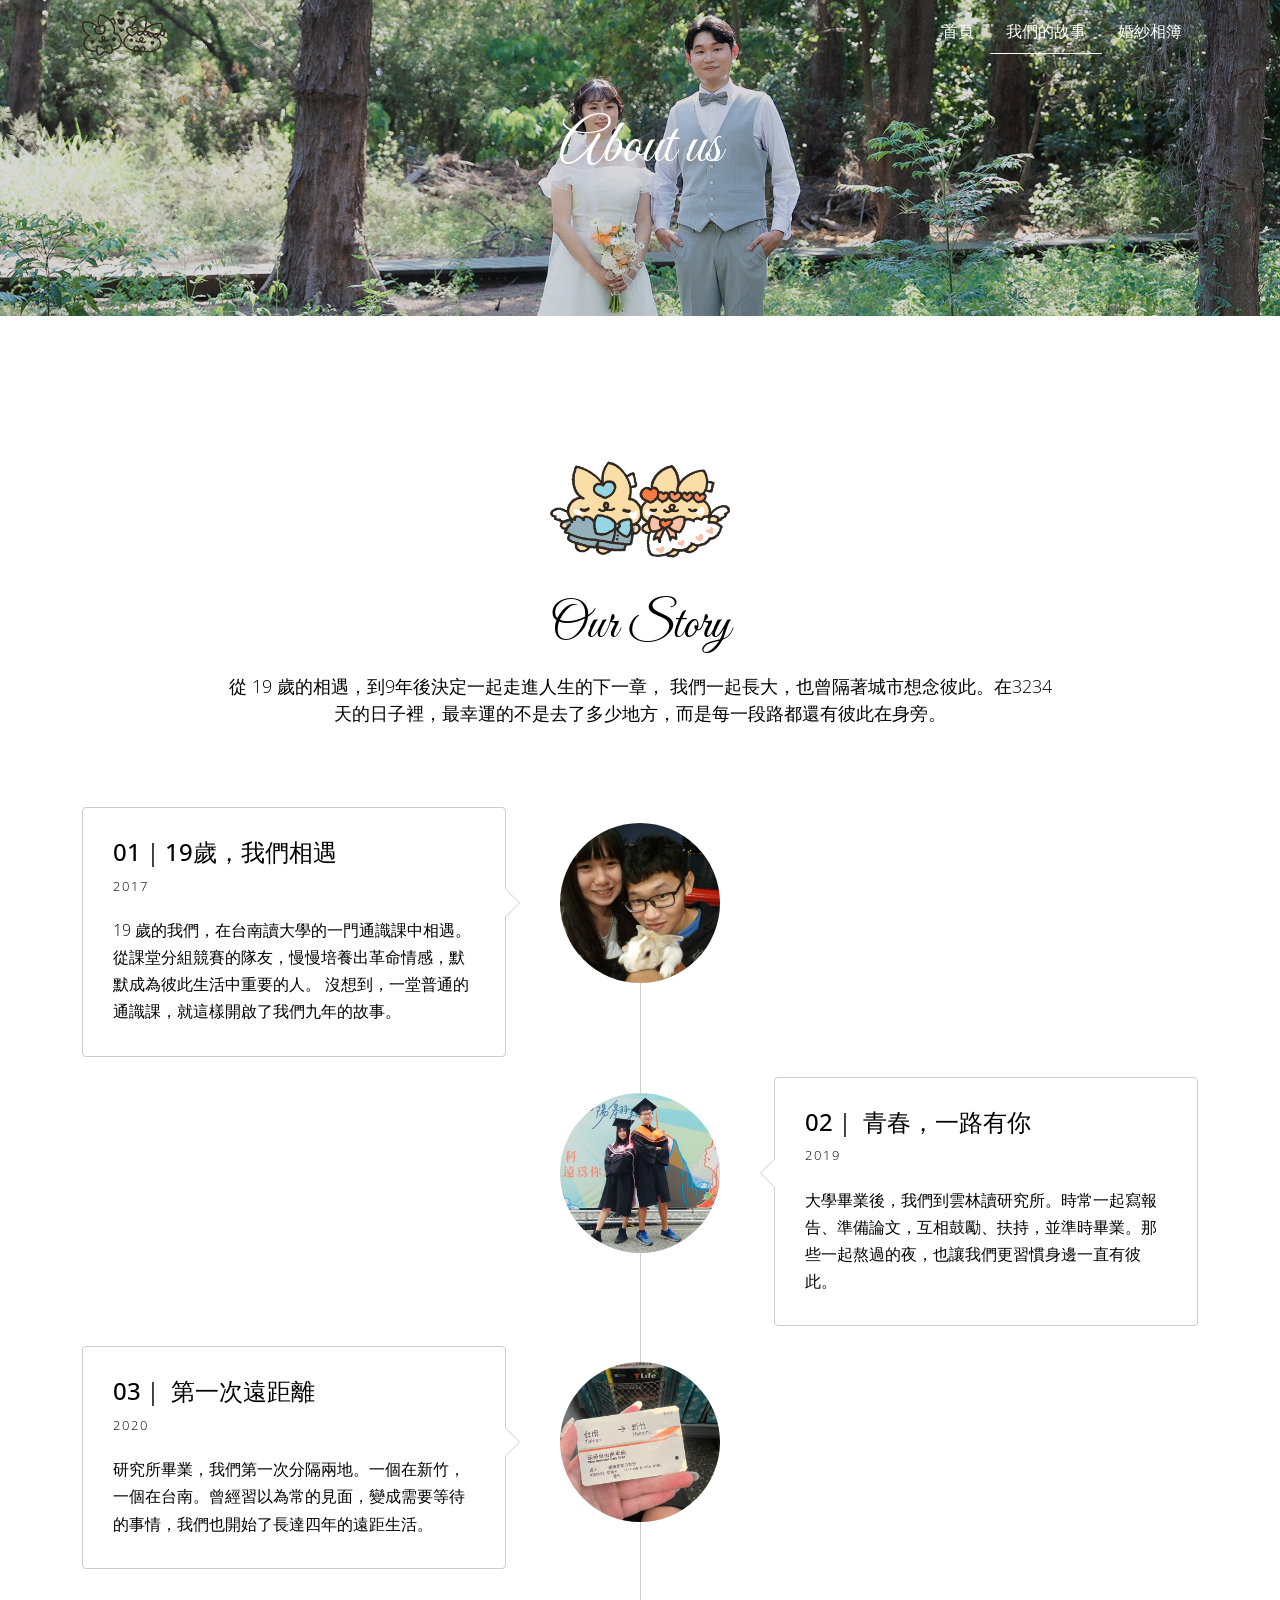
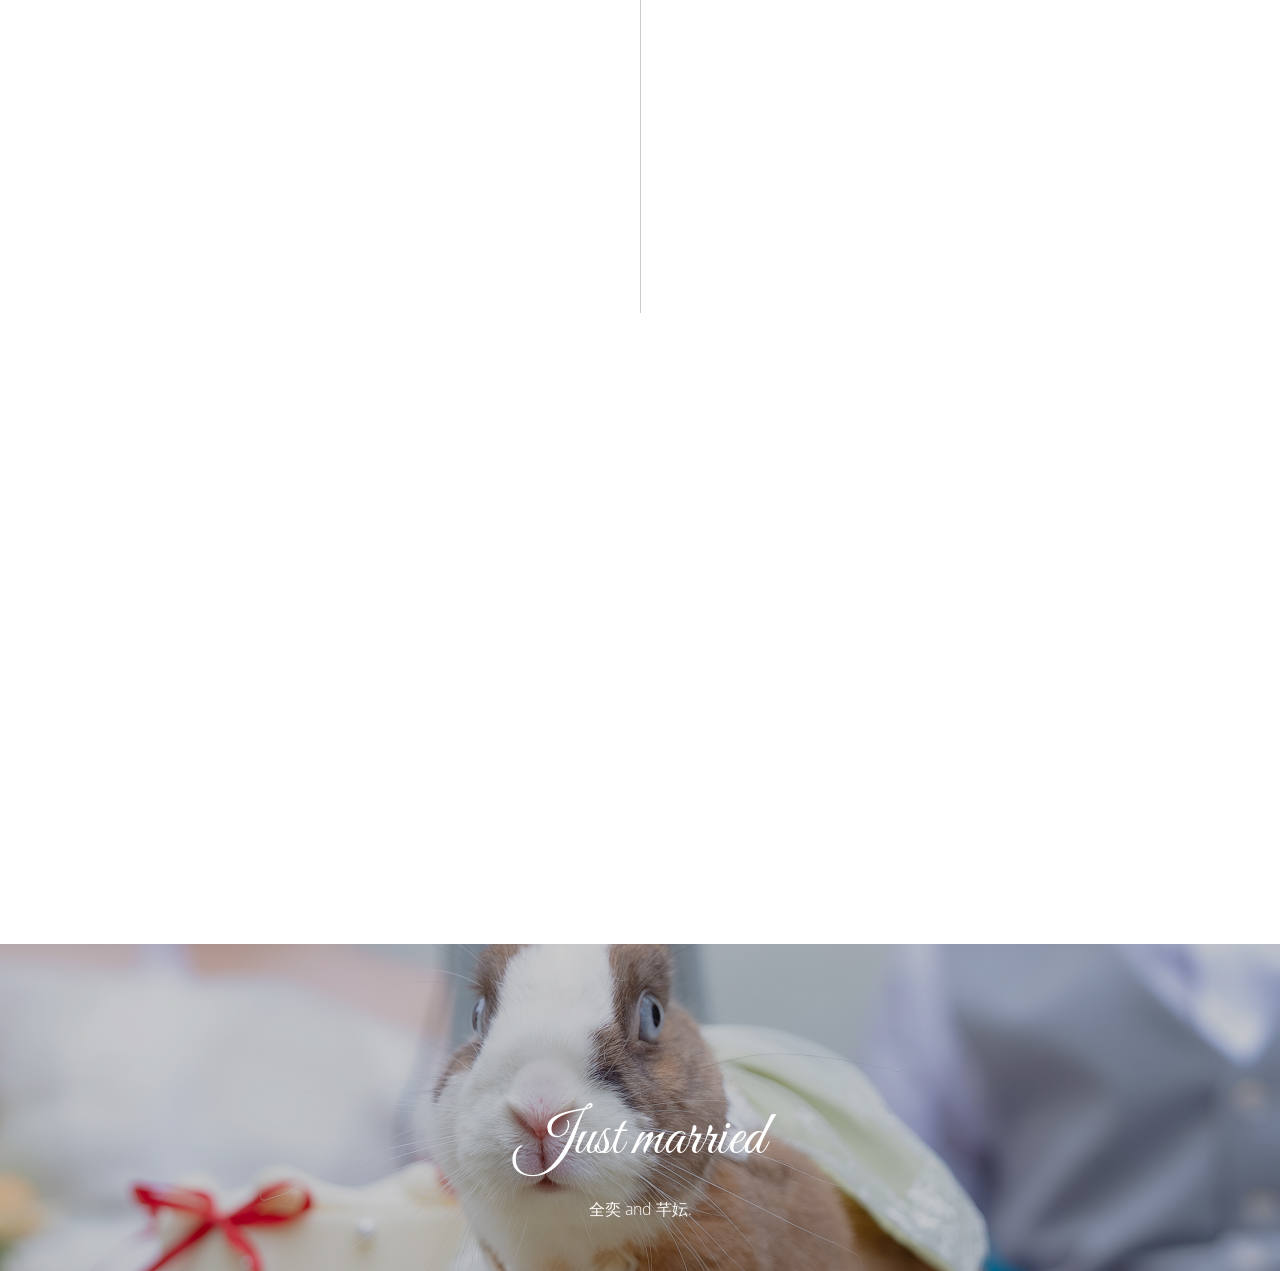
==== commit 29c298a7: "update_context" ====
--- a/about.html
+++ b/about.html
@@ -126,7 +126,7 @@
 
                                         <div class="timeline-body">
                                             <p>
-                                              19 歲的我們，在台南讀大學的一門通識課相遇。
+                                             19 歲的我們，在台南讀大學的一門通識課中相遇。
 從課堂分組競賽的隊友，慢慢培養出革命情感，默默成為彼此生活中重要的人。
 沒想到，一堂普通的通識課，就這樣開啟了我們九年的故事。
 
@@ -174,7 +174,7 @@
 
                                         <div class="timeline-body">
                                             <p>
-                                                研究所畢業，我們第一次走向不同的方向。一個在新竹，一個在台南。曾經習以為常的見面，變成需要等待的事情，我們也開始了長達四年的遠距生活。
+                                                研究所畢業，我們第一次分隔兩地。一個在新竹，一個在台南。曾經習以為常的見面，變成需要等待的事情，我們也開始了長達四年的遠距生活。
 
                                             </p>
                                         </div>
@@ -247,10 +247,10 @@
 
 										<div class="timeline-body">
 											<p>
-												在一起的第9年，2026.5.15這天，我們登記結婚了。
+											  在一起的第9年，2026.5.15這天，我們登記結婚了。
 								同時也結束四年的遠距，開始在同一個地方生活、吃飯、回家，一起迎接再平凡不過的日常。
 								那些隔著螢幕說晚安、期待見面的日子，也終於成為了回憶。
-								因為每一天，我們都會回到同一個家。
+								因為每一天，我們都能回到同一個家。
 
 											</p>
 										</div>
